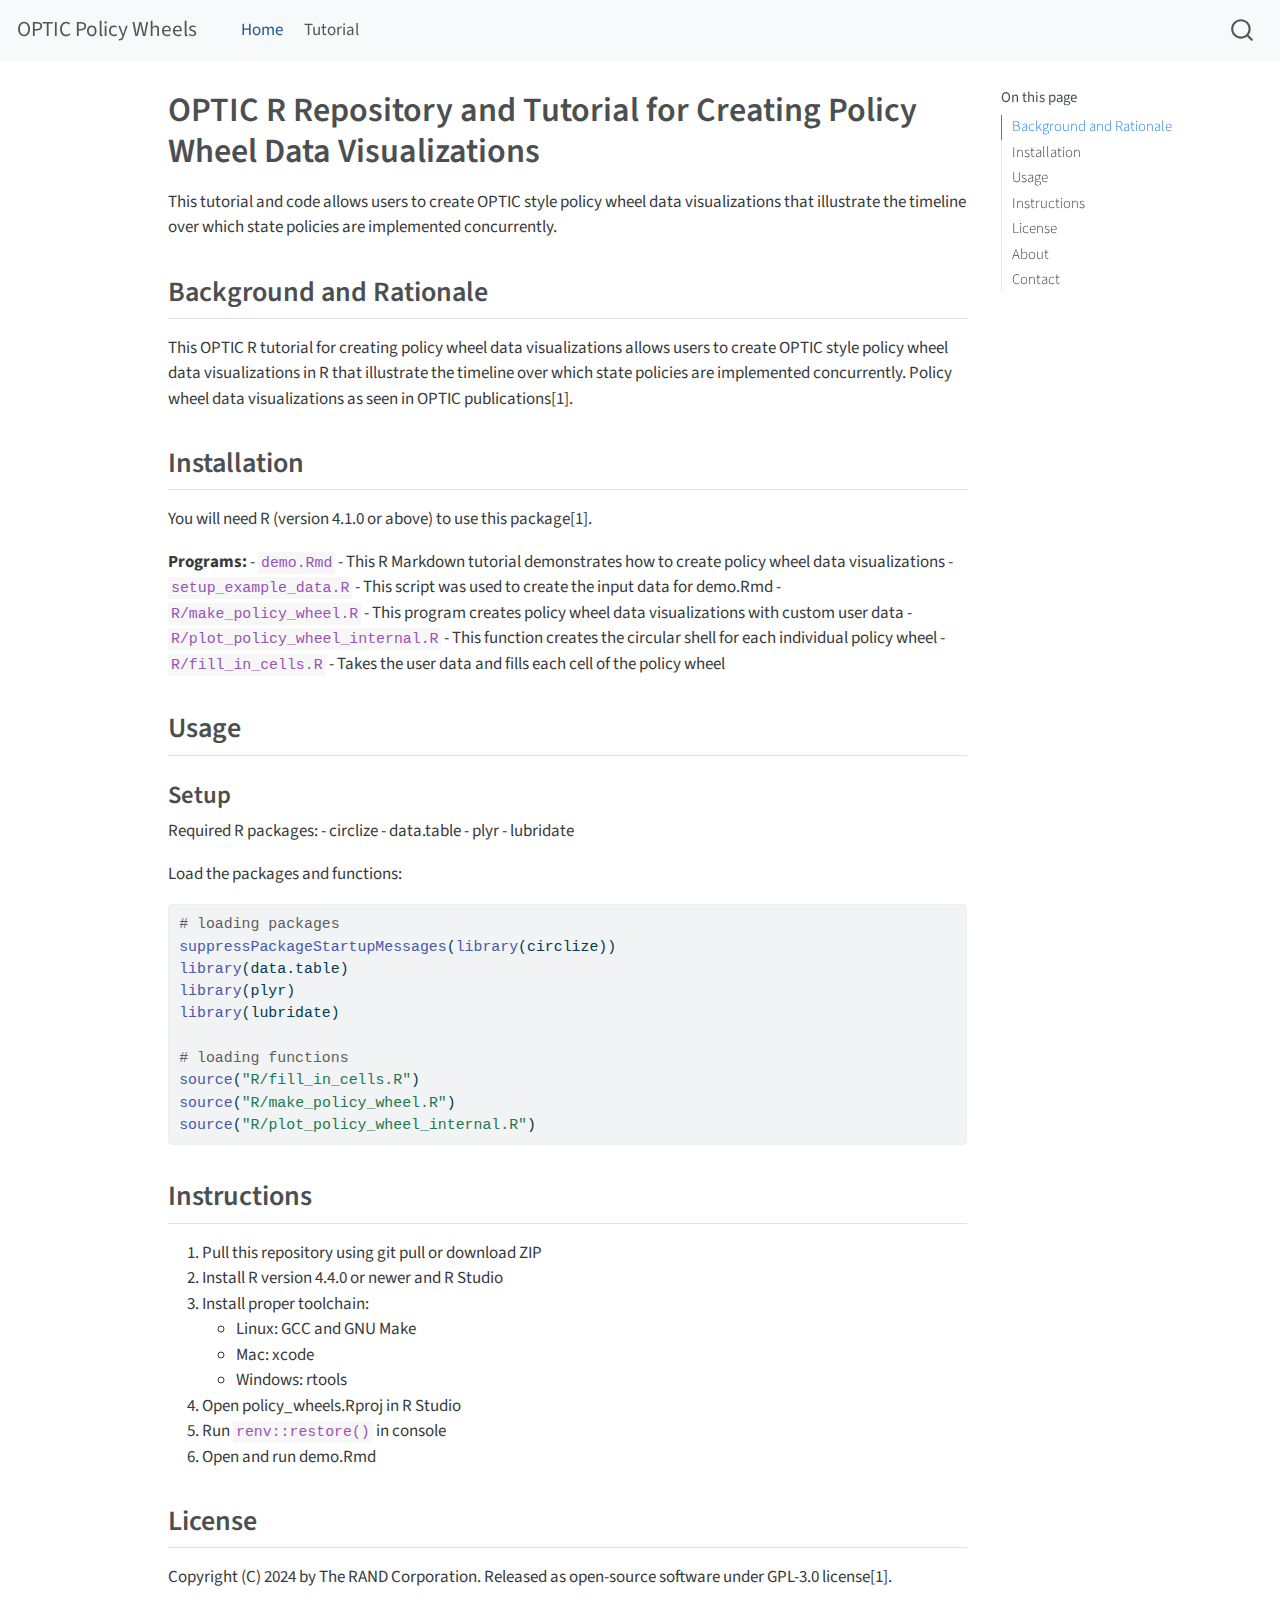
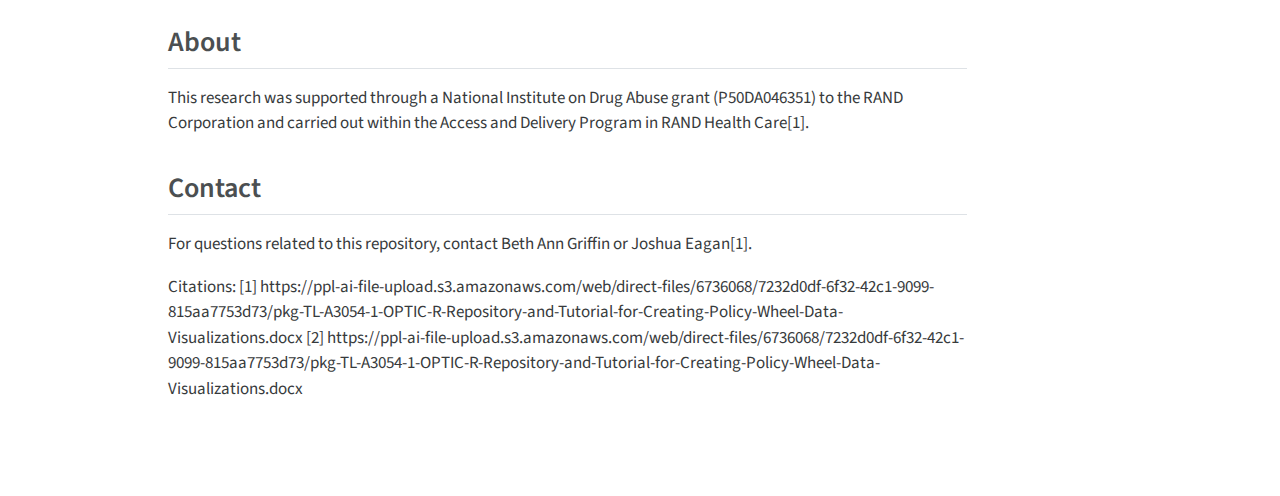
==== index.html @ e5ffd9b0 "first version of tutorial webpage" ====
<!DOCTYPE html>
<html xmlns="http://www.w3.org/1999/xhtml" lang="en" xml:lang="en"><head>

<meta charset="utf-8">
<meta name="generator" content="quarto-1.4.37">

<meta name="viewport" content="width=device-width, initial-scale=1.0, user-scalable=yes">


<title>OPTIC Policy Wheels - OPTIC R Repository and Tutorial for Creating Policy Wheel Data Visualizations</title>
<style>
code{white-space: pre-wrap;}
span.smallcaps{font-variant: small-caps;}
div.columns{display: flex; gap: min(4vw, 1.5em);}
div.column{flex: auto; overflow-x: auto;}
div.hanging-indent{margin-left: 1.5em; text-indent: -1.5em;}
ul.task-list{list-style: none;}
ul.task-list li input[type="checkbox"] {
  width: 0.8em;
  margin: 0 0.8em 0.2em -1em; /* quarto-specific, see https://github.com/quarto-dev/quarto-cli/issues/4556 */ 
  vertical-align: middle;
}
/* CSS for syntax highlighting */
pre > code.sourceCode { white-space: pre; position: relative; }
pre > code.sourceCode > span { display: inline-block; line-height: 1.25; }
pre > code.sourceCode > span:empty { height: 1.2em; }
.sourceCode { overflow: visible; }
code.sourceCode > span { color: inherit; text-decoration: inherit; }
div.sourceCode { margin: 1em 0; }
pre.sourceCode { margin: 0; }
@media screen {
div.sourceCode { overflow: auto; }
}
@media print {
pre > code.sourceCode { white-space: pre-wrap; }
pre > code.sourceCode > span { text-indent: -5em; padding-left: 5em; }
}
pre.numberSource code
  { counter-reset: source-line 0; }
pre.numberSource code > span
  { position: relative; left: -4em; counter-increment: source-line; }
pre.numberSource code > span > a:first-child::before
  { content: counter(source-line);
    position: relative; left: -1em; text-align: right; vertical-align: baseline;
    border: none; display: inline-block;
    -webkit-touch-callout: none; -webkit-user-select: none;
    -khtml-user-select: none; -moz-user-select: none;
    -ms-user-select: none; user-select: none;
    padding: 0 4px; width: 4em;
  }
pre.numberSource { margin-left: 3em;  padding-left: 4px; }
div.sourceCode
  {   }
@media screen {
pre > code.sourceCode > span > a:first-child::before { text-decoration: underline; }
}
</style>


<script src="site_libs/quarto-nav/quarto-nav.js"></script>
<script src="site_libs/quarto-nav/headroom.min.js"></script>
<script src="site_libs/clipboard/clipboard.min.js"></script>
<script src="site_libs/quarto-search/autocomplete.umd.js"></script>
<script src="site_libs/quarto-search/fuse.min.js"></script>
<script src="site_libs/quarto-search/quarto-search.js"></script>
<meta name="quarto:offset" content="./">
<script src="site_libs/quarto-html/quarto.js"></script>
<script src="site_libs/quarto-html/popper.min.js"></script>
<script src="site_libs/quarto-html/tippy.umd.min.js"></script>
<script src="site_libs/quarto-html/anchor.min.js"></script>
<link href="site_libs/quarto-html/tippy.css" rel="stylesheet">
<link href="site_libs/quarto-html/quarto-syntax-highlighting.css" rel="stylesheet" id="quarto-text-highlighting-styles">
<script src="site_libs/bootstrap/bootstrap.min.js"></script>
<link href="site_libs/bootstrap/bootstrap-icons.css" rel="stylesheet">
<link href="site_libs/bootstrap/bootstrap.min.css" rel="stylesheet" id="quarto-bootstrap" data-mode="light">
<script id="quarto-search-options" type="application/json">{
  "location": "navbar",
  "copy-button": false,
  "collapse-after": 3,
  "panel-placement": "end",
  "type": "overlay",
  "limit": 20,
  "language": {
    "search-no-results-text": "No results",
    "search-matching-documents-text": "matching documents",
    "search-copy-link-title": "Copy link to search",
    "search-hide-matches-text": "Hide additional matches",
    "search-more-match-text": "more match in this document",
    "search-more-matches-text": "more matches in this document",
    "search-clear-button-title": "Clear",
    "search-detached-cancel-button-title": "Cancel",
    "search-submit-button-title": "Submit"
  }
}</script>


<link rel="stylesheet" href="styles.css">
</head>

<body class="nav-fixed">

<div id="quarto-search-results"></div>
  <header id="quarto-header" class="headroom fixed-top">
    <nav class="navbar navbar-expand-lg navbar-dark ">
      <div class="navbar-container container-fluid">
      <div class="navbar-brand-container">
    <a class="navbar-brand" href="./index.html">
    <span class="navbar-title">OPTIC Policy Wheels</span>
    </a>
  </div>
            <div id="quarto-search" class="" title="Search"></div>
          <button class="navbar-toggler" type="button" data-bs-toggle="collapse" data-bs-target="#navbarCollapse" aria-controls="navbarCollapse" aria-expanded="false" aria-label="Toggle navigation" onclick="if (window.quartoToggleHeadroom) { window.quartoToggleHeadroom(); }">
  <span class="navbar-toggler-icon"></span>
</button>
          <div class="collapse navbar-collapse" id="navbarCollapse">
            <ul class="navbar-nav navbar-nav-scroll me-auto">
  <li class="nav-item">
    <a class="nav-link active" href="./index.html" rel="" target="" aria-current="page">
 <span class="menu-text">Home</span></a>
  </li>  
  <li class="nav-item">
    <a class="nav-link" href="./tutorial.html" rel="" target="">
 <span class="menu-text">Tutorial</span></a>
  </li>  
</ul>
            <div class="quarto-navbar-tools ms-auto">
</div>
          </div> <!-- /navcollapse -->
      </div> <!-- /container-fluid -->
    </nav>
</header>
<!-- content -->
<div id="quarto-content" class="quarto-container page-columns page-rows-contents page-layout-article page-navbar">
<!-- sidebar -->
<!-- margin-sidebar -->
    <div id="quarto-margin-sidebar" class="sidebar margin-sidebar">
        <nav id="TOC" role="doc-toc" class="toc-active">
    <h2 id="toc-title">On this page</h2>
   
  <ul>
  <li><a href="#background-and-rationale" id="toc-background-and-rationale" class="nav-link active" data-scroll-target="#background-and-rationale">Background and Rationale</a></li>
  <li><a href="#installation" id="toc-installation" class="nav-link" data-scroll-target="#installation">Installation</a></li>
  <li><a href="#usage" id="toc-usage" class="nav-link" data-scroll-target="#usage">Usage</a>
  <ul class="collapse">
  <li><a href="#setup" id="toc-setup" class="nav-link" data-scroll-target="#setup">Setup</a></li>
  </ul></li>
  <li><a href="#instructions" id="toc-instructions" class="nav-link" data-scroll-target="#instructions">Instructions</a></li>
  <li><a href="#license" id="toc-license" class="nav-link" data-scroll-target="#license">License</a></li>
  <li><a href="#about" id="toc-about" class="nav-link" data-scroll-target="#about">About</a></li>
  <li><a href="#contact" id="toc-contact" class="nav-link" data-scroll-target="#contact">Contact</a></li>
  </ul>
</nav>
    </div>
<!-- main -->
<main class="content" id="quarto-document-content">

<header id="title-block-header" class="quarto-title-block default">
<div class="quarto-title">
<h1 class="title">OPTIC R Repository and Tutorial for Creating Policy Wheel Data Visualizations</h1>
</div>



<div class="quarto-title-meta">

    
  
    
  </div>
  

</header>

<p>This tutorial and code allows users to create OPTIC style policy wheel data visualizations that illustrate the timeline over which state policies are implemented concurrently.</p>
<section id="background-and-rationale" class="level2">
<h2 class="anchored" data-anchor-id="background-and-rationale">Background and Rationale</h2>
<p>This OPTIC R tutorial for creating policy wheel data visualizations allows users to create OPTIC style policy wheel data visualizations in R that illustrate the timeline over which state policies are implemented concurrently. Policy wheel data visualizations as seen in OPTIC publications[1].</p>
</section>
<section id="installation" class="level2">
<h2 class="anchored" data-anchor-id="installation">Installation</h2>
<p>You will need R (version 4.1.0 or above) to use this package[1].</p>
<p><strong>Programs:</strong> - <code>demo.Rmd</code> - This R Markdown tutorial demonstrates how to create policy wheel data visualizations - <code>setup_example_data.R</code> - This script was used to create the input data for demo.Rmd - <code>R/make_policy_wheel.R</code> - This program creates policy wheel data visualizations with custom user data - <code>R/plot_policy_wheel_internal.R</code> - This function creates the circular shell for each individual policy wheel - <code>R/fill_in_cells.R</code> - Takes the user data and fills each cell of the policy wheel</p>
</section>
<section id="usage" class="level2">
<h2 class="anchored" data-anchor-id="usage">Usage</h2>
<section id="setup" class="level3">
<h3 class="anchored" data-anchor-id="setup">Setup</h3>
<p>Required R packages: - circlize - data.table - plyr - lubridate</p>
<p>Load the packages and functions:</p>
<div class="sourceCode" id="cb1"><pre class="sourceCode r code-with-copy"><code class="sourceCode r"><span id="cb1-1"><a href="#cb1-1" aria-hidden="true" tabindex="-1"></a><span class="co"># loading packages</span></span>
<span id="cb1-2"><a href="#cb1-2" aria-hidden="true" tabindex="-1"></a><span class="fu">suppressPackageStartupMessages</span>(<span class="fu">library</span>(circlize))</span>
<span id="cb1-3"><a href="#cb1-3" aria-hidden="true" tabindex="-1"></a><span class="fu">library</span>(data.table)</span>
<span id="cb1-4"><a href="#cb1-4" aria-hidden="true" tabindex="-1"></a><span class="fu">library</span>(plyr)</span>
<span id="cb1-5"><a href="#cb1-5" aria-hidden="true" tabindex="-1"></a><span class="fu">library</span>(lubridate)</span>
<span id="cb1-6"><a href="#cb1-6" aria-hidden="true" tabindex="-1"></a></span>
<span id="cb1-7"><a href="#cb1-7" aria-hidden="true" tabindex="-1"></a><span class="co"># loading functions</span></span>
<span id="cb1-8"><a href="#cb1-8" aria-hidden="true" tabindex="-1"></a><span class="fu">source</span>(<span class="st">"R/fill_in_cells.R"</span>)</span>
<span id="cb1-9"><a href="#cb1-9" aria-hidden="true" tabindex="-1"></a><span class="fu">source</span>(<span class="st">"R/make_policy_wheel.R"</span>)</span>
<span id="cb1-10"><a href="#cb1-10" aria-hidden="true" tabindex="-1"></a><span class="fu">source</span>(<span class="st">"R/plot_policy_wheel_internal.R"</span>)</span></code><button title="Copy to Clipboard" class="code-copy-button"><i class="bi"></i></button></pre></div>
</section>
</section>
<section id="instructions" class="level2">
<h2 class="anchored" data-anchor-id="instructions">Instructions</h2>
<ol type="1">
<li>Pull this repository using git pull or download ZIP</li>
<li>Install R version 4.4.0 or newer and R Studio</li>
<li>Install proper toolchain:
<ul>
<li>Linux: GCC and GNU Make</li>
<li>Mac: xcode</li>
<li>Windows: rtools</li>
</ul></li>
<li>Open policy_wheels.Rproj in R Studio</li>
<li>Run <code>renv::restore()</code> in console</li>
<li>Open and run demo.Rmd</li>
</ol>
</section>
<section id="license" class="level2">
<h2 class="anchored" data-anchor-id="license">License</h2>
<p>Copyright (C) 2024 by The RAND Corporation. Released as open-source software under GPL-3.0 license[1].</p>
</section>
<section id="about" class="level2">
<h2 class="anchored" data-anchor-id="about">About</h2>
<p>This research was supported through a National Institute on Drug Abuse grant (P50DA046351) to the RAND Corporation and carried out within the Access and Delivery Program in RAND Health Care[1].</p>
</section>
<section id="contact" class="level2">
<h2 class="anchored" data-anchor-id="contact">Contact</h2>
<p>For questions related to this repository, contact Beth Ann Griffin or Joshua Eagan[1].</p>
<p>Citations: [1] https://ppl-ai-file-upload.s3.amazonaws.com/web/direct-files/6736068/7232d0df-6f32-42c1-9099-815aa7753d73/pkg-TL-A3054-1-OPTIC-R-Repository-and-Tutorial-for-Creating-Policy-Wheel-Data-Visualizations.docx [2] https://ppl-ai-file-upload.s3.amazonaws.com/web/direct-files/6736068/7232d0df-6f32-42c1-9099-815aa7753d73/pkg-TL-A3054-1-OPTIC-R-Repository-and-Tutorial-for-Creating-Policy-Wheel-Data-Visualizations.docx</p>


</section>

</main> <!-- /main -->
<script id="quarto-html-after-body" type="application/javascript">
window.document.addEventListener("DOMContentLoaded", function (event) {
  const toggleBodyColorMode = (bsSheetEl) => {
    const mode = bsSheetEl.getAttribute("data-mode");
    const bodyEl = window.document.querySelector("body");
    if (mode === "dark") {
      bodyEl.classList.add("quarto-dark");
      bodyEl.classList.remove("quarto-light");
    } else {
      bodyEl.classList.add("quarto-light");
      bodyEl.classList.remove("quarto-dark");
    }
  }
  const toggleBodyColorPrimary = () => {
    const bsSheetEl = window.document.querySelector("link#quarto-bootstrap");
    if (bsSheetEl) {
      toggleBodyColorMode(bsSheetEl);
    }
  }
  toggleBodyColorPrimary();  
  const icon = "";
  const anchorJS = new window.AnchorJS();
  anchorJS.options = {
    placement: 'right',
    icon: icon
  };
  anchorJS.add('.anchored');
  const isCodeAnnotation = (el) => {
    for (const clz of el.classList) {
      if (clz.startsWith('code-annotation-')) {                     
        return true;
      }
    }
    return false;
  }
  const clipboard = new window.ClipboardJS('.code-copy-button', {
    text: function(trigger) {
      const codeEl = trigger.previousElementSibling.cloneNode(true);
      for (const childEl of codeEl.children) {
        if (isCodeAnnotation(childEl)) {
          childEl.remove();
        }
      }
      return codeEl.innerText;
    }
  });
  clipboard.on('success', function(e) {
    // button target
    const button = e.trigger;
    // don't keep focus
    button.blur();
    // flash "checked"
    button.classList.add('code-copy-button-checked');
    var currentTitle = button.getAttribute("title");
    button.setAttribute("title", "Copied!");
    let tooltip;
    if (window.bootstrap) {
      button.setAttribute("data-bs-toggle", "tooltip");
      button.setAttribute("data-bs-placement", "left");
      button.setAttribute("data-bs-title", "Copied!");
      tooltip = new bootstrap.Tooltip(button, 
        { trigger: "manual", 
          customClass: "code-copy-button-tooltip",
          offset: [0, -8]});
      tooltip.show();    
    }
    setTimeout(function() {
      if (tooltip) {
        tooltip.hide();
        button.removeAttribute("data-bs-title");
        button.removeAttribute("data-bs-toggle");
        button.removeAttribute("data-bs-placement");
      }
      button.setAttribute("title", currentTitle);
      button.classList.remove('code-copy-button-checked');
    }, 1000);
    // clear code selection
    e.clearSelection();
  });
  function tippyHover(el, contentFn) {
    const config = {
      allowHTML: true,
      content: contentFn,
      maxWidth: 500,
      delay: 100,
      arrow: false,
      appendTo: function(el) {
          return el.parentElement;
      },
      interactive: true,
      interactiveBorder: 10,
      theme: 'quarto',
      placement: 'bottom-start'
    };
    window.tippy(el, config); 
  }
  const noterefs = window.document.querySelectorAll('a[role="doc-noteref"]');
  for (var i=0; i<noterefs.length; i++) {
    const ref = noterefs[i];
    tippyHover(ref, function() {
      // use id or data attribute instead here
      let href = ref.getAttribute('data-footnote-href') || ref.getAttribute('href');
      try { href = new URL(href).hash; } catch {}
      const id = href.replace(/^#\/?/, "");
      const note = window.document.getElementById(id);
      return note.innerHTML;
    });
  }
  const xrefs = window.document.querySelectorAll('a.quarto-xref');
  for (var i=0; i<xrefs.length; i++) {
    const xref = xrefs[i];
    tippyHover(xref, function() {
      let href = xref.getAttribute('href');
      try { href = new URL(href).hash; } catch {}
      const id = href.replace(/^#\/?/, "");
      const note = window.document.getElementById(id);
      if (id.startsWith('sec-')) {
        // Special case sections, only their first couple elements
        const container = document.createElement("div");
        if (note.children.length > 2) {
          for (let i = 0; i < 2; i++) {
            container.appendChild(note.children[i].cloneNode(true));
          }
          return container.innerHTML
        } else {
          return note.innerHTML;
        }
      } else {
        return note.innerHTML;
      }
    });
  }
      let selectedAnnoteEl;
      const selectorForAnnotation = ( cell, annotation) => {
        let cellAttr = 'data-code-cell="' + cell + '"';
        let lineAttr = 'data-code-annotation="' +  annotation + '"';
        const selector = 'span[' + cellAttr + '][' + lineAttr + ']';
        return selector;
      }
      const selectCodeLines = (annoteEl) => {
        const doc = window.document;
        const targetCell = annoteEl.getAttribute("data-target-cell");
        const targetAnnotation = annoteEl.getAttribute("data-target-annotation");
        const annoteSpan = window.document.querySelector(selectorForAnnotation(targetCell, targetAnnotation));
        const lines = annoteSpan.getAttribute("data-code-lines").split(",");
        const lineIds = lines.map((line) => {
          return targetCell + "-" + line;
        })
        let top = null;
        let height = null;
        let parent = null;
        if (lineIds.length > 0) {
            //compute the position of the single el (top and bottom and make a div)
            const el = window.document.getElementById(lineIds[0]);
            top = el.offsetTop;
            height = el.offsetHeight;
            parent = el.parentElement.parentElement;
          if (lineIds.length > 1) {
            const lastEl = window.document.getElementById(lineIds[lineIds.length - 1]);
            const bottom = lastEl.offsetTop + lastEl.offsetHeight;
            height = bottom - top;
          }
          if (top !== null && height !== null && parent !== null) {
            // cook up a div (if necessary) and position it 
            let div = window.document.getElementById("code-annotation-line-highlight");
            if (div === null) {
              div = window.document.createElement("div");
              div.setAttribute("id", "code-annotation-line-highlight");
              div.style.position = 'absolute';
              parent.appendChild(div);
            }
            div.style.top = top - 2 + "px";
            div.style.height = height + 4 + "px";
            let gutterDiv = window.document.getElementById("code-annotation-line-highlight-gutter");
            if (gutterDiv === null) {
              gutterDiv = window.document.createElement("div");
              gutterDiv.setAttribute("id", "code-annotation-line-highlight-gutter");
              gutterDiv.style.position = 'absolute';
              const codeCell = window.document.getElementById(targetCell);
              const gutter = codeCell.querySelector('.code-annotation-gutter');
              gutter.appendChild(gutterDiv);
            }
            gutterDiv.style.top = top - 2 + "px";
            gutterDiv.style.height = height + 4 + "px";
          }
          selectedAnnoteEl = annoteEl;
        }
      };
      const unselectCodeLines = () => {
        const elementsIds = ["code-annotation-line-highlight", "code-annotation-line-highlight-gutter"];
        elementsIds.forEach((elId) => {
          const div = window.document.getElementById(elId);
          if (div) {
            div.remove();
          }
        });
        selectedAnnoteEl = undefined;
      };
      // Attach click handler to the DT
      const annoteDls = window.document.querySelectorAll('dt[data-target-cell]');
      for (const annoteDlNode of annoteDls) {
        annoteDlNode.addEventListener('click', (event) => {
          const clickedEl = event.target;
          if (clickedEl !== selectedAnnoteEl) {
            unselectCodeLines();
            const activeEl = window.document.querySelector('dt[data-target-cell].code-annotation-active');
            if (activeEl) {
              activeEl.classList.remove('code-annotation-active');
            }
            selectCodeLines(clickedEl);
            clickedEl.classList.add('code-annotation-active');
          } else {
            // Unselect the line
            unselectCodeLines();
            clickedEl.classList.remove('code-annotation-active');
          }
        });
      }
  const findCites = (el) => {
    const parentEl = el.parentElement;
    if (parentEl) {
      const cites = parentEl.dataset.cites;
      if (cites) {
        return {
          el,
          cites: cites.split(' ')
        };
      } else {
        return findCites(el.parentElement)
      }
    } else {
      return undefined;
    }
  };
  var bibliorefs = window.document.querySelectorAll('a[role="doc-biblioref"]');
  for (var i=0; i<bibliorefs.length; i++) {
    const ref = bibliorefs[i];
    const citeInfo = findCites(ref);
    if (citeInfo) {
      tippyHover(citeInfo.el, function() {
        var popup = window.document.createElement('div');
        citeInfo.cites.forEach(function(cite) {
          var citeDiv = window.document.createElement('div');
          citeDiv.classList.add('hanging-indent');
          citeDiv.classList.add('csl-entry');
          var biblioDiv = window.document.getElementById('ref-' + cite);
          if (biblioDiv) {
            citeDiv.innerHTML = biblioDiv.innerHTML;
          }
          popup.appendChild(citeDiv);
        });
        return popup.innerHTML;
      });
    }
  }
});
</script>
</div> <!-- /content -->



</body></html>
---- site_libs/quarto-html/tippy.css ----
.tippy-box[data-animation=fade][data-state=hidden]{opacity:0}[data-tippy-root]{max-width:calc(100vw - 10px)}.tippy-box{position:relative;background-color:#333;color:#fff;border-radius:4px;font-size:14px;line-height:1.4;white-space:normal;outline:0;transition-property:transform,visibility,opacity}.tippy-box[data-placement^=top]>.tippy-arrow{bottom:0}.tippy-box[data-placement^=top]>.tippy-arrow:before{bottom:-7px;left:0;border-width:8px 8px 0;border-top-color:initial;transform-origin:center top}.tippy-box[data-placement^=bottom]>.tippy-arrow{top:0}.tippy-box[data-placement^=bottom]>.tippy-arrow:before{top:-7px;left:0;border-width:0 8px 8px;border-bottom-color:initial;transform-origin:center bottom}.tippy-box[data-placement^=left]>.tippy-arrow{right:0}.tippy-box[data-placement^=left]>.tippy-arrow:before{border-width:8px 0 8px 8px;border-left-color:initial;right:-7px;transform-origin:center left}.tippy-box[data-placement^=right]>.tippy-arrow{left:0}.tippy-box[data-placement^=right]>.tippy-arrow:before{left:-7px;border-width:8px 8px 8px 0;border-right-color:initial;transform-origin:center right}.tippy-box[data-inertia][data-state=visible]{transition-timing-function:cubic-bezier(.54,1.5,.38,1.11)}.tippy-arrow{width:16px;height:16px;color:#333}.tippy-arrow:before{content:"";position:absolute;border-color:transparent;border-style:solid}.tippy-content{position:relative;padding:5px 9px;z-index:1}
---- site_libs/quarto-html/quarto-syntax-highlighting.css ----
/* quarto syntax highlight colors */
:root {
  --quarto-hl-ot-color: #003B4F;
  --quarto-hl-at-color: #657422;
  --quarto-hl-ss-color: #20794D;
  --quarto-hl-an-color: #5E5E5E;
  --quarto-hl-fu-color: #4758AB;
  --quarto-hl-st-color: #20794D;
  --quarto-hl-cf-color: #003B4F;
  --quarto-hl-op-color: #5E5E5E;
  --quarto-hl-er-color: #AD0000;
  --quarto-hl-bn-color: #AD0000;
  --quarto-hl-al-color: #AD0000;
  --quarto-hl-va-color: #111111;
  --quarto-hl-bu-color: inherit;
  --quarto-hl-ex-color: inherit;
  --quarto-hl-pp-color: #AD0000;
  --quarto-hl-in-color: #5E5E5E;
  --quarto-hl-vs-color: #20794D;
  --quarto-hl-wa-color: #5E5E5E;
  --quarto-hl-do-color: #5E5E5E;
  --quarto-hl-im-color: #00769E;
  --quarto-hl-ch-color: #20794D;
  --quarto-hl-dt-color: #AD0000;
  --quarto-hl-fl-color: #AD0000;
  --quarto-hl-co-color: #5E5E5E;
  --quarto-hl-cv-color: #5E5E5E;
  --quarto-hl-cn-color: #8f5902;
  --quarto-hl-sc-color: #5E5E5E;
  --quarto-hl-dv-color: #AD0000;
  --quarto-hl-kw-color: #003B4F;
}

/* other quarto variables */
:root {
  --quarto-font-monospace: SFMono-Regular, Menlo, Monaco, Consolas, "Liberation Mono", "Courier New", monospace;
}

pre > code.sourceCode > span {
  color: #003B4F;
}

code span {
  color: #003B4F;
}

code.sourceCode > span {
  color: #003B4F;
}

div.sourceCode,
div.sourceCode pre.sourceCode {
  color: #003B4F;
}

code span.ot {
  color: #003B4F;
  font-style: inherit;
}

code span.at {
  color: #657422;
  font-style: inherit;
}

code span.ss {
  color: #20794D;
  font-style: inherit;
}

code span.an {
  color: #5E5E5E;
  font-style: inherit;
}

code span.fu {
  color: #4758AB;
  font-style: inherit;
}

code span.st {
  color: #20794D;
  font-style: inherit;
}

code span.cf {
  color: #003B4F;
  font-style: inherit;
}

code span.op {
  color: #5E5E5E;
  font-style: inherit;
}

code span.er {
  color: #AD0000;
  font-style: inherit;
}

code span.bn {
  color: #AD0000;
  font-style: inherit;
}

code span.al {
  color: #AD0000;
  font-style: inherit;
}

code span.va {
  color: #111111;
  font-style: inherit;
}

code span.bu {
  font-style: inherit;
}

code span.ex {
  font-style: inherit;
}

code span.pp {
  color: #AD0000;
  font-style: inherit;
}

code span.in {
  color: #5E5E5E;
  font-style: inherit;
}

code span.vs {
  color: #20794D;
  font-style: inherit;
}

code span.wa {
  color: #5E5E5E;
  font-style: italic;
}

code span.do {
  color: #5E5E5E;
  font-style: italic;
}

code span.im {
  color: #00769E;
  font-style: inherit;
}

code span.ch {
  color: #20794D;
  font-style: inherit;
}

code span.dt {
  color: #AD0000;
  font-style: inherit;
}

code span.fl {
  color: #AD0000;
  font-style: inherit;
}

code span.co {
  color: #5E5E5E;
  font-style: inherit;
}

code span.cv {
  color: #5E5E5E;
  font-style: italic;
}

code span.cn {
  color: #8f5902;
  font-style: inherit;
}

code span.sc {
  color: #5E5E5E;
  font-style: inherit;
}

code span.dv {
  color: #AD0000;
  font-style: inherit;
}

code span.kw {
  color: #003B4F;
  font-style: inherit;
}

.prevent-inlining {
  content: "</";
}

/*# sourceMappingURL=debc5d5d77c3f9108843748ff7464032.css.map */
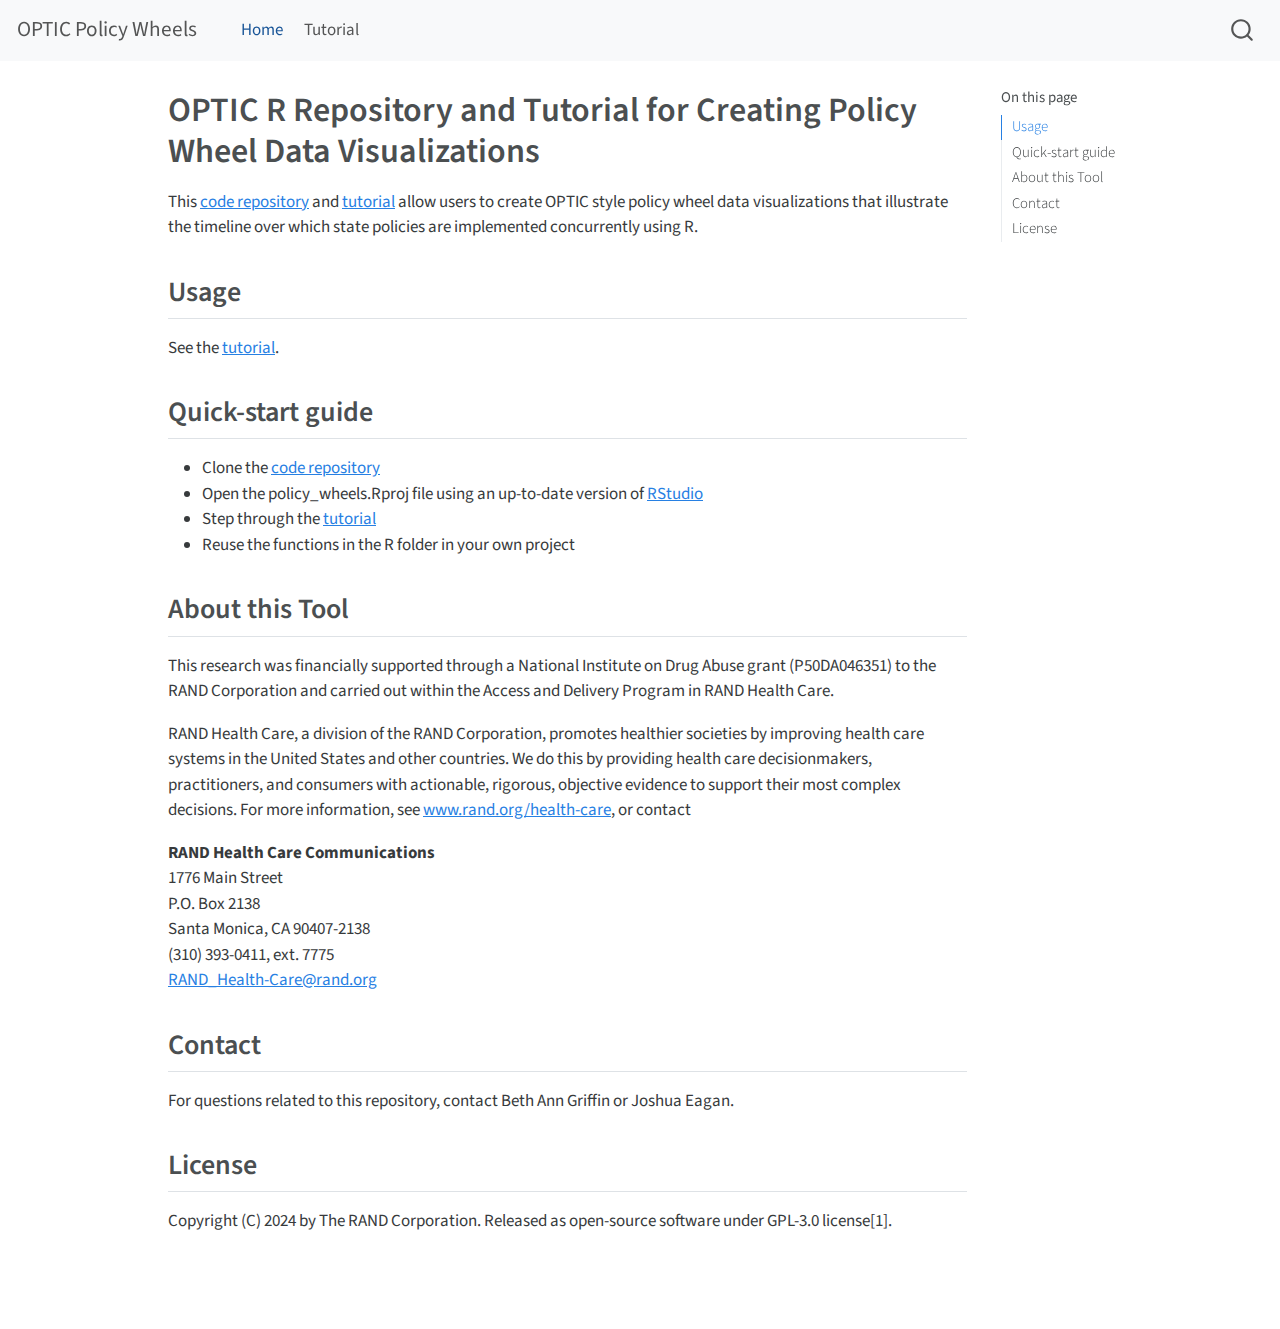
==== commit 4a56dad8: "edits to main page" ====
--- a/index.html
+++ b/index.html
@@ -19,40 +19,6 @@
   width: 0.8em;
   margin: 0 0.8em 0.2em -1em; /* quarto-specific, see https://github.com/quarto-dev/quarto-cli/issues/4556 */ 
   vertical-align: middle;
-}
-/* CSS for syntax highlighting */
-pre > code.sourceCode { white-space: pre; position: relative; }
-pre > code.sourceCode > span { display: inline-block; line-height: 1.25; }
-pre > code.sourceCode > span:empty { height: 1.2em; }
-.sourceCode { overflow: visible; }
-code.sourceCode > span { color: inherit; text-decoration: inherit; }
-div.sourceCode { margin: 1em 0; }
-pre.sourceCode { margin: 0; }
-@media screen {
-div.sourceCode { overflow: auto; }
-}
-@media print {
-pre > code.sourceCode { white-space: pre-wrap; }
-pre > code.sourceCode > span { text-indent: -5em; padding-left: 5em; }
-}
-pre.numberSource code
-  { counter-reset: source-line 0; }
-pre.numberSource code > span
-  { position: relative; left: -4em; counter-increment: source-line; }
-pre.numberSource code > span > a:first-child::before
-  { content: counter(source-line);
-    position: relative; left: -1em; text-align: right; vertical-align: baseline;
-    border: none; display: inline-block;
-    -webkit-touch-callout: none; -webkit-user-select: none;
-    -khtml-user-select: none; -moz-user-select: none;
-    -ms-user-select: none; user-select: none;
-    padding: 0 4px; width: 4em;
-  }
-pre.numberSource { margin-left: 3em;  padding-left: 4px; }
-div.sourceCode
-  {   }
-@media screen {
-pre > code.sourceCode > span > a:first-child::before { text-decoration: underline; }
 }
 </style>
 
@@ -138,16 +104,11 @@
     <h2 id="toc-title">On this page</h2>
    
   <ul>
-  <li><a href="#background-and-rationale" id="toc-background-and-rationale" class="nav-link active" data-scroll-target="#background-and-rationale">Background and Rationale</a></li>
-  <li><a href="#installation" id="toc-installation" class="nav-link" data-scroll-target="#installation">Installation</a></li>
-  <li><a href="#usage" id="toc-usage" class="nav-link" data-scroll-target="#usage">Usage</a>
-  <ul class="collapse">
-  <li><a href="#setup" id="toc-setup" class="nav-link" data-scroll-target="#setup">Setup</a></li>
-  </ul></li>
-  <li><a href="#instructions" id="toc-instructions" class="nav-link" data-scroll-target="#instructions">Instructions</a></li>
+  <li><a href="#usage" id="toc-usage" class="nav-link active" data-scroll-target="#usage">Usage</a></li>
+  <li><a href="#quick-start-guide" id="toc-quick-start-guide" class="nav-link" data-scroll-target="#quick-start-guide">Quick-start guide</a></li>
+  <li><a href="#about-this-tool" id="toc-about-this-tool" class="nav-link" data-scroll-target="#about-this-tool">About this Tool</a></li>
+  <li><a href="#contact" id="toc-contact" class="nav-link" data-scroll-target="#contact">Contact</a></li>
   <li><a href="#license" id="toc-license" class="nav-link" data-scroll-target="#license">License</a></li>
-  <li><a href="#about" id="toc-about" class="nav-link" data-scroll-target="#about">About</a></li>
-  <li><a href="#contact" id="toc-contact" class="nav-link" data-scroll-target="#contact">Contact</a></li>
   </ul>
 </nav>
     </div>
@@ -171,62 +132,38 @@
 
 </header>
 
-<p>This tutorial and code allows users to create OPTIC style policy wheel data visualizations that illustrate the timeline over which state policies are implemented concurrently.</p>
-<section id="background-and-rationale" class="level2">
-<h2 class="anchored" data-anchor-id="background-and-rationale">Background and Rationale</h2>
-<p>This OPTIC R tutorial for creating policy wheel data visualizations allows users to create OPTIC style policy wheel data visualizations in R that illustrate the timeline over which state policies are implemented concurrently. Policy wheel data visualizations as seen in OPTIC publications[1].</p>
-</section>
-<section id="installation" class="level2">
-<h2 class="anchored" data-anchor-id="installation">Installation</h2>
-<p>You will need R (version 4.1.0 or above) to use this package[1].</p>
-<p><strong>Programs:</strong> - <code>demo.Rmd</code> - This R Markdown tutorial demonstrates how to create policy wheel data visualizations - <code>setup_example_data.R</code> - This script was used to create the input data for demo.Rmd - <code>R/make_policy_wheel.R</code> - This program creates policy wheel data visualizations with custom user data - <code>R/plot_policy_wheel_internal.R</code> - This function creates the circular shell for each individual policy wheel - <code>R/fill_in_cells.R</code> - Takes the user data and fills each cell of the policy wheel</p>
-</section>
+<p>This <a href="https://github.com/RANDCorporation/optic-policy-wheels">code repository</a> and <a href="./tutorial.html">tutorial</a> allow users to create OPTIC style policy wheel data visualizations that illustrate the timeline over which state policies are implemented concurrently using R.</p>
 <section id="usage" class="level2">
 <h2 class="anchored" data-anchor-id="usage">Usage</h2>
-<section id="setup" class="level3">
-<h3 class="anchored" data-anchor-id="setup">Setup</h3>
-<p>Required R packages: - circlize - data.table - plyr - lubridate</p>
-<p>Load the packages and functions:</p>
-<div class="sourceCode" id="cb1"><pre class="sourceCode r code-with-copy"><code class="sourceCode r"><span id="cb1-1"><a href="#cb1-1" aria-hidden="true" tabindex="-1"></a><span class="co"># loading packages</span></span>
-<span id="cb1-2"><a href="#cb1-2" aria-hidden="true" tabindex="-1"></a><span class="fu">suppressPackageStartupMessages</span>(<span class="fu">library</span>(circlize))</span>
-<span id="cb1-3"><a href="#cb1-3" aria-hidden="true" tabindex="-1"></a><span class="fu">library</span>(data.table)</span>
-<span id="cb1-4"><a href="#cb1-4" aria-hidden="true" tabindex="-1"></a><span class="fu">library</span>(plyr)</span>
-<span id="cb1-5"><a href="#cb1-5" aria-hidden="true" tabindex="-1"></a><span class="fu">library</span>(lubridate)</span>
-<span id="cb1-6"><a href="#cb1-6" aria-hidden="true" tabindex="-1"></a></span>
-<span id="cb1-7"><a href="#cb1-7" aria-hidden="true" tabindex="-1"></a><span class="co"># loading functions</span></span>
-<span id="cb1-8"><a href="#cb1-8" aria-hidden="true" tabindex="-1"></a><span class="fu">source</span>(<span class="st">"R/fill_in_cells.R"</span>)</span>
-<span id="cb1-9"><a href="#cb1-9" aria-hidden="true" tabindex="-1"></a><span class="fu">source</span>(<span class="st">"R/make_policy_wheel.R"</span>)</span>
-<span id="cb1-10"><a href="#cb1-10" aria-hidden="true" tabindex="-1"></a><span class="fu">source</span>(<span class="st">"R/plot_policy_wheel_internal.R"</span>)</span></code><button title="Copy to Clipboard" class="code-copy-button"><i class="bi"></i></button></pre></div>
+<p>See the <a href="./tutorial.html">tutorial</a>.</p>
 </section>
+<section id="quick-start-guide" class="level2">
+<h2 class="anchored" data-anchor-id="quick-start-guide">Quick-start guide</h2>
+<ul>
+<li>Clone the <a href="https://github.com/RANDCorporation/optic-policy-wheels">code repository</a></li>
+<li>Open the policy_wheels.Rproj file using an up-to-date version of <a href="https://posit.co/download/rstudio-desktop/">RStudio</a></li>
+<li>Step through the <a href="./tutorial.html">tutorial</a></li>
+<li>Reuse the functions in the R folder in your own project</li>
+</ul>
 </section>
-<section id="instructions" class="level2">
-<h2 class="anchored" data-anchor-id="instructions">Instructions</h2>
-<ol type="1">
-<li>Pull this repository using git pull or download ZIP</li>
-<li>Install R version 4.4.0 or newer and R Studio</li>
-<li>Install proper toolchain:
-<ul>
-<li>Linux: GCC and GNU Make</li>
-<li>Mac: xcode</li>
-<li>Windows: rtools</li>
-</ul></li>
-<li>Open policy_wheels.Rproj in R Studio</li>
-<li>Run <code>renv::restore()</code> in console</li>
-<li>Open and run demo.Rmd</li>
-</ol>
+<section id="about-this-tool" class="level2">
+<h2 class="anchored" data-anchor-id="about-this-tool">About this Tool</h2>
+<p>This research was financially supported through a National Institute on Drug Abuse grant (P50DA046351) to the RAND Corporation and carried out within the Access and Delivery Program in RAND Health Care.</p>
+<p>RAND Health Care, a division of the RAND Corporation, promotes healthier societies by improving health care systems in the United States and other countries. We do this by providing health care decisionmakers, practitioners, and consumers with actionable, rigorous, objective evidence to support their most complex decisions. For more information, see <a href="https://www.rand.org/health-care">www.rand.org/health-care</a>, or contact</p>
+<p><strong>RAND Health Care Communications</strong><br>
+1776 Main Street<br>
+P.O. Box 2138<br>
+Santa Monica, CA 90407-2138<br>
+(310) 393-0411, ext. 7775<br>
+<a href="mailto:RAND_Health-Care@rand.org" class="email">RAND_Health-Care@rand.org</a></p>
+</section>
+<section id="contact" class="level2">
+<h2 class="anchored" data-anchor-id="contact">Contact</h2>
+<p>For questions related to this repository, contact Beth Ann Griffin or Joshua Eagan.</p>
 </section>
 <section id="license" class="level2">
 <h2 class="anchored" data-anchor-id="license">License</h2>
 <p>Copyright (C) 2024 by The RAND Corporation. Released as open-source software under GPL-3.0 license[1].</p>
-</section>
-<section id="about" class="level2">
-<h2 class="anchored" data-anchor-id="about">About</h2>
-<p>This research was supported through a National Institute on Drug Abuse grant (P50DA046351) to the RAND Corporation and carried out within the Access and Delivery Program in RAND Health Care[1].</p>
-</section>
-<section id="contact" class="level2">
-<h2 class="anchored" data-anchor-id="contact">Contact</h2>
-<p>For questions related to this repository, contact Beth Ann Griffin or Joshua Eagan[1].</p>
-<p>Citations: [1] https://ppl-ai-file-upload.s3.amazonaws.com/web/direct-files/6736068/7232d0df-6f32-42c1-9099-815aa7753d73/pkg-TL-A3054-1-OPTIC-R-Repository-and-Tutorial-for-Creating-Policy-Wheel-Data-Visualizations.docx [2] https://ppl-ai-file-upload.s3.amazonaws.com/web/direct-files/6736068/7232d0df-6f32-42c1-9099-815aa7753d73/pkg-TL-A3054-1-OPTIC-R-Repository-and-Tutorial-for-Creating-Policy-Wheel-Data-Visualizations.docx</p>
 
 
 </section>
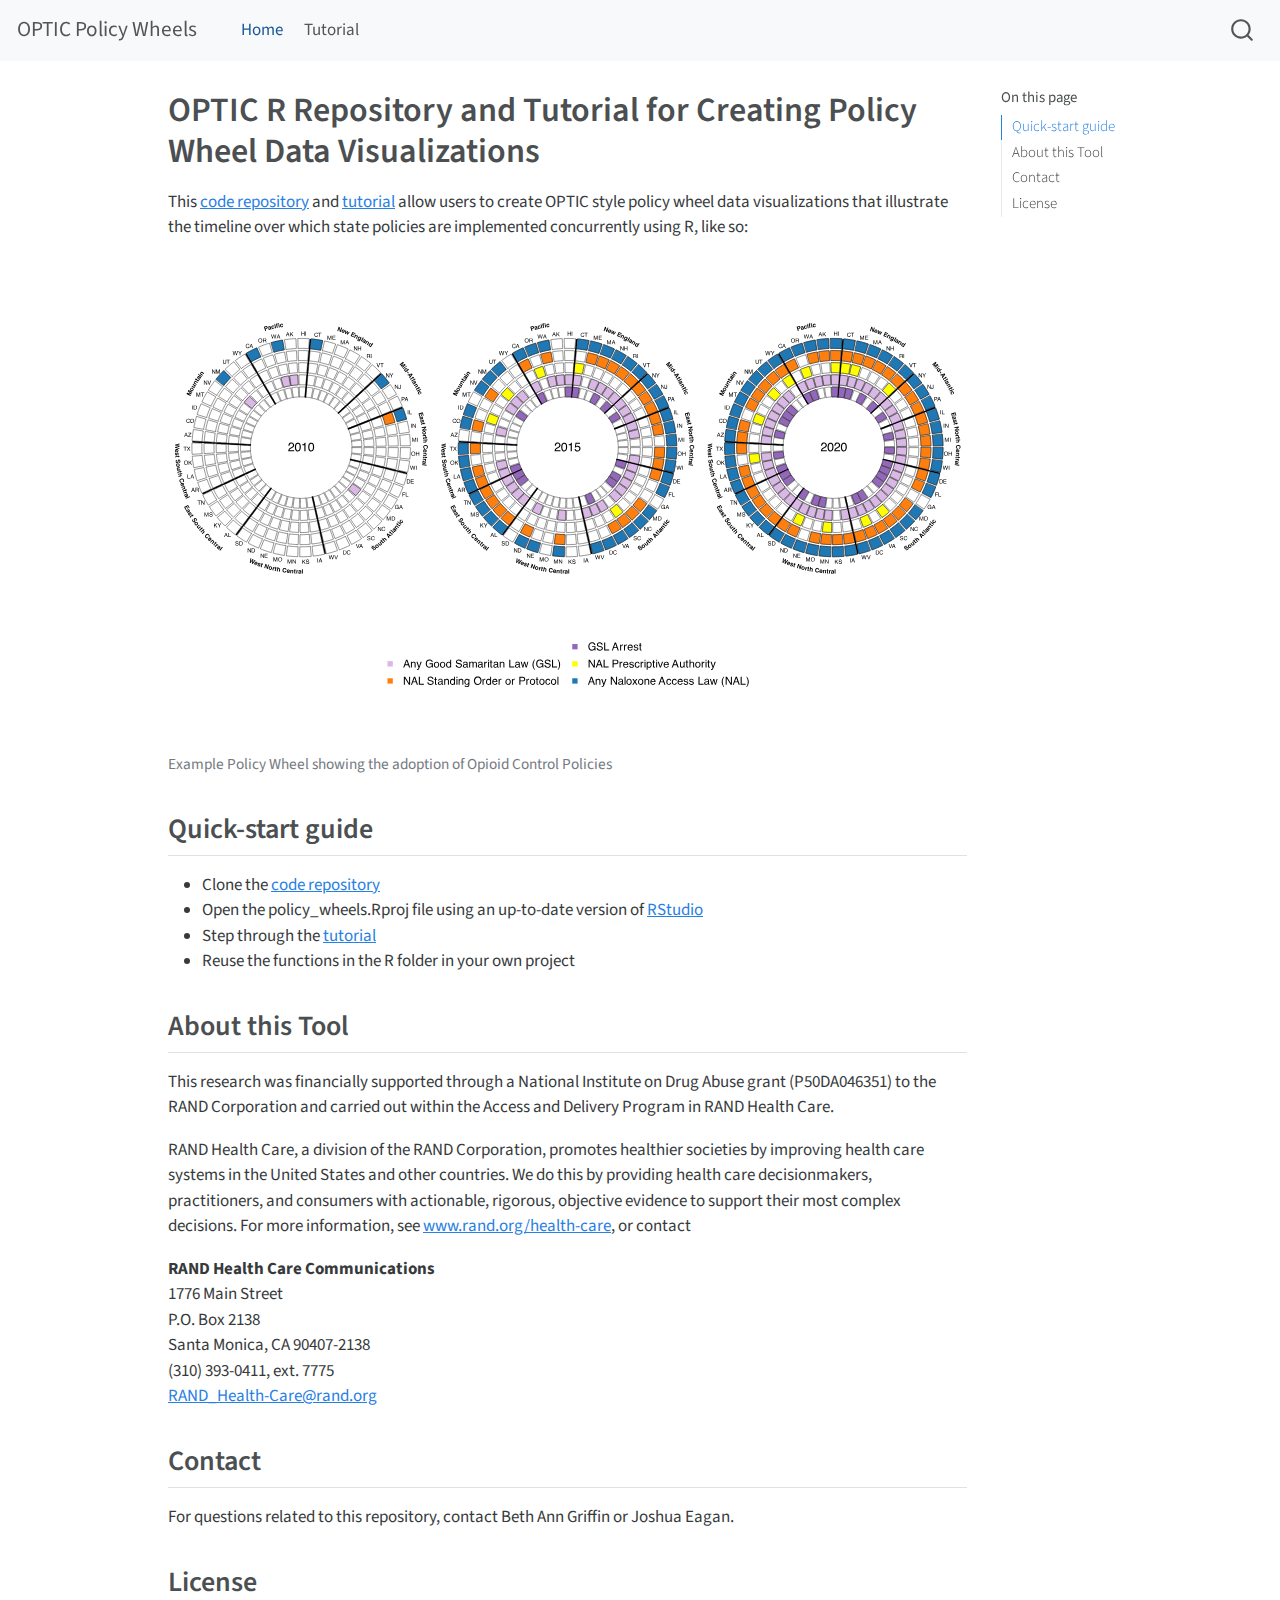
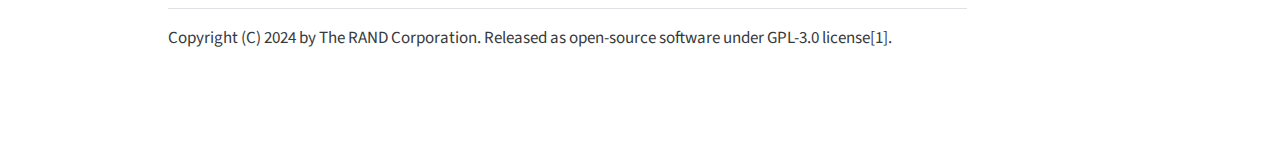
==== commit fea42690: "updating example:" ====
--- a/index.html
+++ b/index.html
@@ -104,8 +104,7 @@
     <h2 id="toc-title">On this page</h2>
    
   <ul>
-  <li><a href="#usage" id="toc-usage" class="nav-link active" data-scroll-target="#usage">Usage</a></li>
-  <li><a href="#quick-start-guide" id="toc-quick-start-guide" class="nav-link" data-scroll-target="#quick-start-guide">Quick-start guide</a></li>
+  <li><a href="#quick-start-guide" id="toc-quick-start-guide" class="nav-link active" data-scroll-target="#quick-start-guide">Quick-start guide</a></li>
   <li><a href="#about-this-tool" id="toc-about-this-tool" class="nav-link" data-scroll-target="#about-this-tool">About this Tool</a></li>
   <li><a href="#contact" id="toc-contact" class="nav-link" data-scroll-target="#contact">Contact</a></li>
   <li><a href="#license" id="toc-license" class="nav-link" data-scroll-target="#license">License</a></li>
@@ -132,11 +131,13 @@
 
 </header>
 
-<p>This <a href="https://github.com/RANDCorporation/optic-policy-wheels">code repository</a> and <a href="./tutorial.html">tutorial</a> allow users to create OPTIC style policy wheel data visualizations that illustrate the timeline over which state policies are implemented concurrently using R.</p>
-<section id="usage" class="level2">
-<h2 class="anchored" data-anchor-id="usage">Usage</h2>
-<p>See the <a href="./tutorial.html">tutorial</a>.</p>
-</section>
+<p>This <a href="https://github.com/RANDCorporation/optic-policy-wheels">code repository</a> and <a href="./tutorial.html">tutorial</a> allow users to create OPTIC style policy wheel data visualizations that illustrate the timeline over which state policies are implemented concurrently using R, like so:</p>
+<div class="quarto-figure quarto-figure-center">
+<figure class="figure">
+<p><img src="www/policy_wheel_1.svg" class="img-fluid figure-img"></p>
+<figcaption class="figure-caption">Example Policy Wheel showing the adoption of Opioid Control Policies</figcaption>
+</figure>
+</div>
 <section id="quick-start-guide" class="level2">
 <h2 class="anchored" data-anchor-id="quick-start-guide">Quick-start guide</h2>
 <ul>
